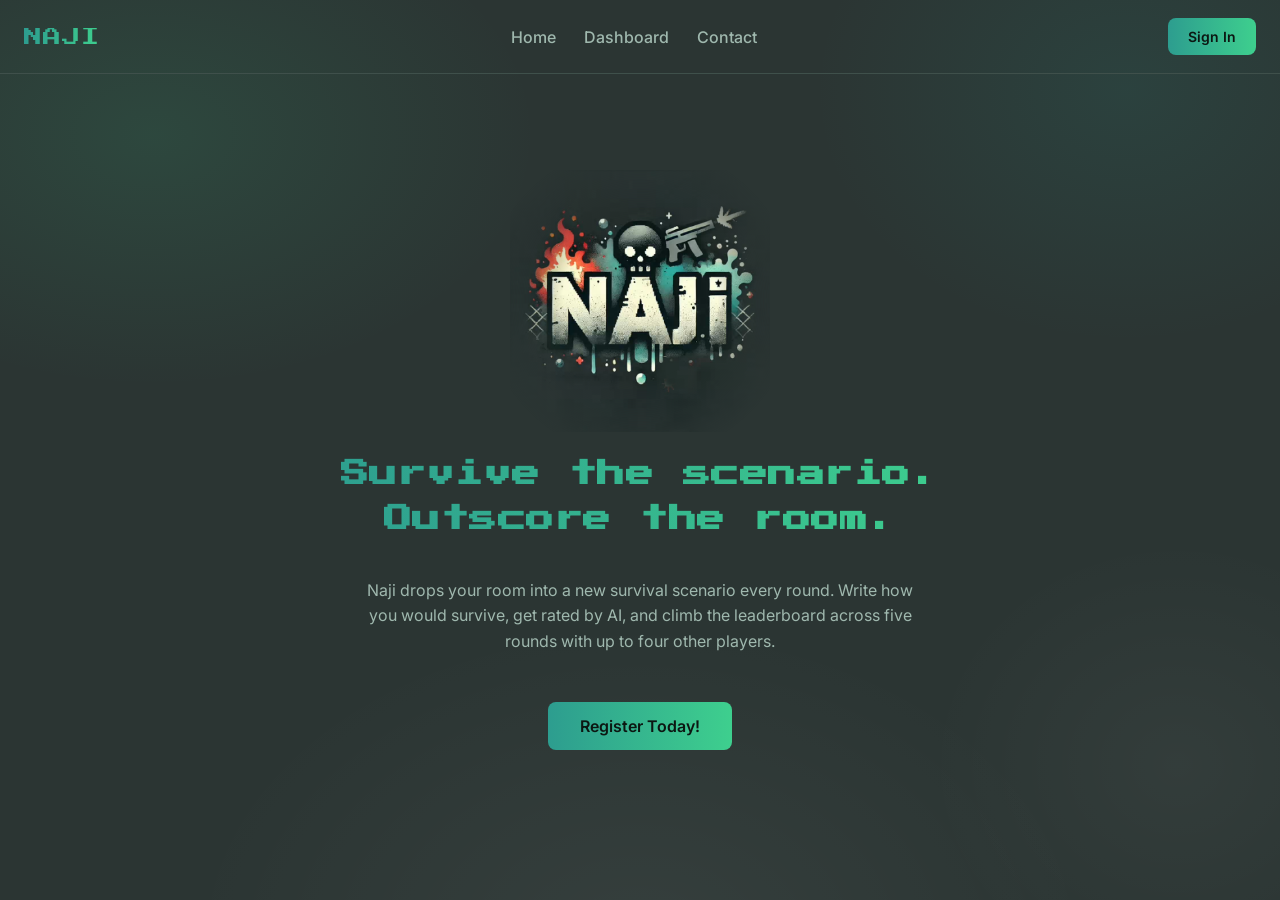
==== index.html @ 8f26a1f4 "Scaffold Naji frontend: theme, API client, landing page, and auth screen Implements FE-0 through FE-" ====
<!DOCTYPE html>
<html lang="en">
<head>
  <meta charset="UTF-8" />
  <meta name="viewport" content="width=device-width, initial-scale=1.0" />
  <title>Naji</title>
  <link rel="stylesheet" href="css/base.css" />
  <link rel="stylesheet" href="css/components.css" />
  <link rel="stylesheet" href="css/pages/home.css" />
</head>
<body>
  <div id="navbar-mount"></div>

  <main class="container">
    <section class="hero">
      <img class="hero__logo" src="assets/images/naji-logo.png" alt="Naji" />
      <h1 class="gradient-text">Survive the scenario. Outscore the room.</h1>
      <p class="text-muted hero__description">
        Naji drops your room into a new survival scenario every round. Write how you would survive,
        get rated by AI, and climb the leaderboard across five rounds with up to four other players.
      </p>
      <a class="btn btn-primary hero__cta" href="pages/login.html">Register Today!</a>
    </section>
  </main>

  <script src="js/utils/storage.js"></script>
  <script src="js/utils/dom.js"></script>
  <script src="js/api/client.js"></script>
  <script src="js/api/auth.js"></script>
  <script>
    Naji.dom.loadNavbar("#navbar-mount");
  </script>
</body>
</html>
---- css/base.css ----
@import url("https://fonts.googleapis.com/css2?family=Press+Start+2P&family=Inter:wght@400;500;600;700&display=swap");

:root {
  --color-bg: #2b3533;
  --color-bg-elevated: #313f3b;
  --color-card: #ffffff;

  --color-accent-start: #2d9d8f;
  --color-accent-end: #3ecf8e;
  --gradient-accent: linear-gradient(90deg, var(--color-accent-start), var(--color-accent-end));

  --color-text: #eaf5f0;
  --color-text-muted: #9fb8ae;
  --color-text-on-card: #16241f;

  --color-danger: #e0524d;
  --color-danger-bg: #3a2323;

  --color-border: #3f504b;
  --radius-card: 16px;
  --radius-control: 8px;

  --font-display: "Press Start 2P", cursive;
  --font-body: "Inter", system-ui, -apple-system, Segoe UI, sans-serif;
}

* {
  box-sizing: border-box;
}

html,
body {
  margin: 0;
  padding: 0;
}

body {
  background-color: var(--color-bg);
  background-image:
    radial-gradient(ellipse 640px 420px at 12% 15%, rgba(62, 207, 142, 0.12), transparent 60%),
    radial-gradient(ellipse 520px 420px at 88% 10%, rgba(45, 157, 143, 0.12), transparent 60%),
    radial-gradient(ellipse 700px 500px at 50% 105%, rgba(255, 255, 255, 0.05), transparent 65%),
    radial-gradient(ellipse 420px 380px at 92% 85%, rgba(255, 255, 255, 0.04), transparent 60%);
  color: var(--color-text);
  font-family: var(--font-body);
  min-height: 100vh;
}

h1,
h2,
h3,
.display {
  font-family: var(--font-display);
  line-height: 1.6;
  letter-spacing: 0.5px;
  margin: 0;
}

p {
  line-height: 1.6;
}

.text-muted {
  color: var(--color-text-muted);
}

a {
  color: inherit;
  text-decoration: none;
}

button,
input,
select,
textarea {
  font-family: var(--font-body);
}

.gradient-text {
  background: var(--gradient-accent);
  -webkit-background-clip: text;
  background-clip: text;
  color: transparent;
}

.card {
  background-color: var(--color-card);
  color: var(--color-text-on-card);
  border-radius: var(--radius-card);
  padding: 24px;
}

.btn {
  display: inline-flex;
  align-items: center;
  justify-content: center;
  border: none;
  border-radius: var(--radius-control);
  padding: 10px 20px;
  font-size: 14px;
  font-weight: 600;
  cursor: pointer;
  transition: opacity 0.15s ease, transform 0.05s ease;
}

.btn:active {
  transform: scale(0.98);
}

.btn:hover {
  opacity: 0.9;
}

.btn-primary {
  background: var(--gradient-accent);
  color: #0c1712;
}

.btn-danger {
  background-color: var(--color-danger);
  color: #ffffff;
}

.container {
  max-width: 1120px;
  margin: 0 auto;
  padding: 0 24px;
}
---- css/components.css ----
.navbar {
  display: flex;
  align-items: center;
  justify-content: space-between;
  padding: 18px 24px;
  border-bottom: 1px solid var(--color-border);
}

.navbar__logo {
  font-family: var(--font-display);
  font-size: 18px;
  letter-spacing: 1px;
}

.navbar__links {
  display: flex;
  align-items: center;
  gap: 28px;
  list-style: none;
  margin: 0;
  padding: 0;
}

.navbar__link {
  color: var(--color-text-muted);
  font-weight: 500;
  transition: color 0.15s ease;
}

.navbar__link:hover {
  color: var(--color-text);
}

.navbar__actions {
  display: flex;
  align-items: center;
  gap: 16px;
}
---- css/pages/home.css ----
.hero {
  display: flex;
  flex-direction: column;
  align-items: center;
  text-align: center;
  gap: 20px;
  max-width: 720px;
  margin: 0 auto;
  padding: 96px 24px;
}

.hero__logo {
  width: 260px;
  max-width: 75%;
  -webkit-mask-image: radial-gradient(circle, black 42%, transparent 85%);
  mask-image: radial-gradient(circle, black 42%, transparent 85%);
}

.hero h1 {
  font-size: 28px;
  line-height: 1.6;
}

.hero__description {
  font-size: 16px;
  max-width: 560px;
}

.hero__cta {
  margin-top: 12px;
  font-size: 16px;
  padding: 14px 32px;
}
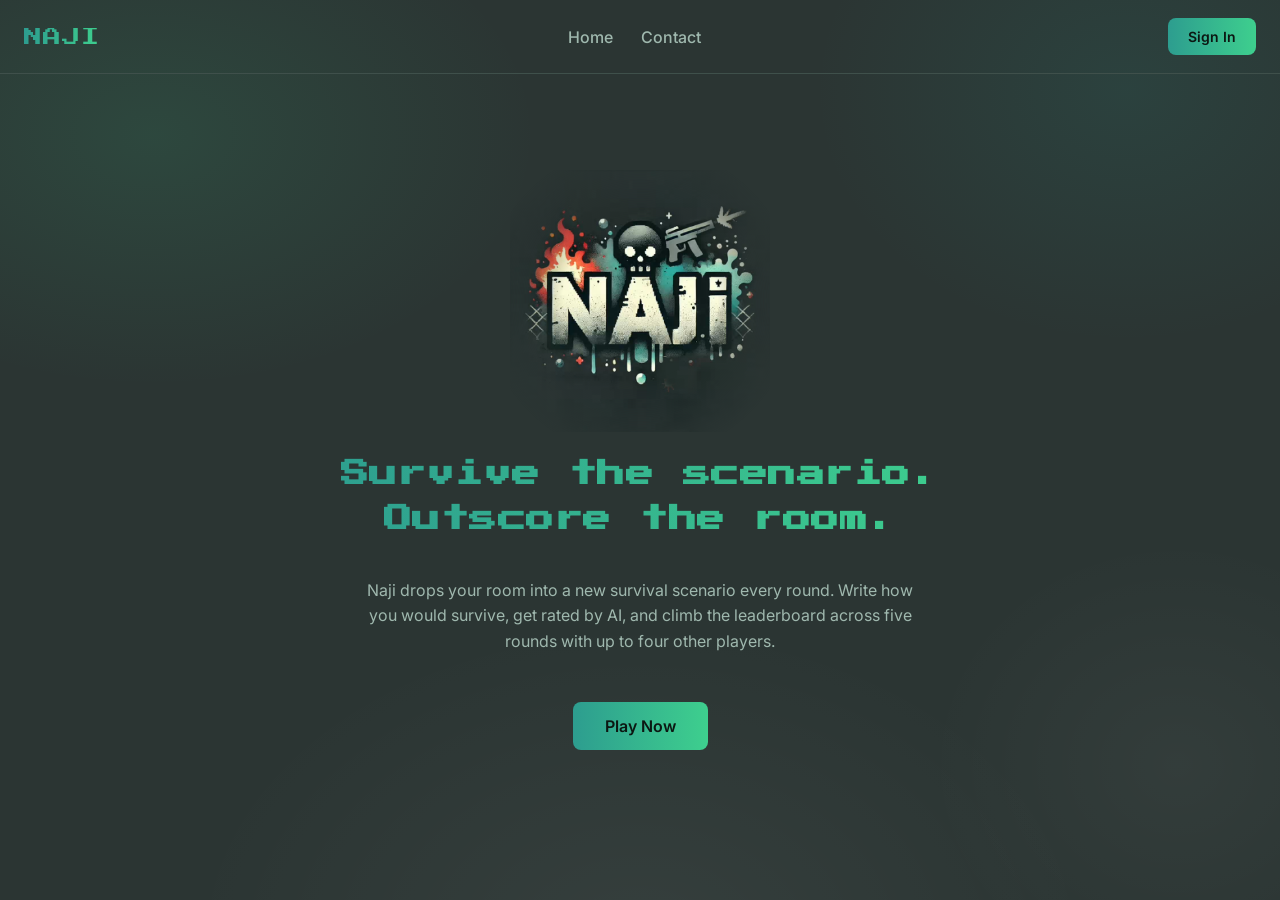
==== commit ca127db5: "Add guest mode, live room updates, game resume and two-step profile verification" ====
--- a/index.html
+++ b/index.html
@@ -4,9 +4,9 @@
   <meta charset="UTF-8" />
   <meta name="viewport" content="width=device-width, initial-scale=1.0" />
   <title>Naji</title>
-  <link rel="stylesheet" href="css/base.css" />
-  <link rel="stylesheet" href="css/components.css" />
-  <link rel="stylesheet" href="css/pages/home.css" />
+  <link rel="stylesheet" href="css/base.css?v=20260924b" />
+  <link rel="stylesheet" href="css/components.css?v=20260924b" />
+  <link rel="stylesheet" href="css/pages/home.css?v=20260924b" />
 </head>
 <body>
   <div id="navbar-mount"></div>
@@ -19,14 +19,14 @@
         Naji drops your room into a new survival scenario every round. Write how you would survive,
         get rated by AI, and climb the leaderboard across five rounds with up to four other players.
       </p>
-      <a class="btn btn-primary hero__cta" href="pages/login.html">Register Today!</a>
+      <a class="btn btn-primary hero__cta" href="pages/lobby.html">Play Now</a>
     </section>
   </main>
 
-  <script src="js/utils/storage.js"></script>
-  <script src="js/utils/dom.js"></script>
-  <script src="js/api/client.js"></script>
-  <script src="js/api/auth.js"></script>
+  <script src="js/utils/storage.js?v=20260924b"></script>
+  <script src="js/utils/dom.js?v=20260924b"></script>
+  <script src="js/api/client.js?v=20260924b"></script>
+  <script src="js/api/auth.js?v=20260924b"></script>
   <script>
     Naji.dom.loadNavbar("#navbar-mount");
   </script>
--- a/css/base.css
+++ b/css/base.css
@@ -64,6 +64,10 @@
   color: var(--color-text-muted);
 }
 
+.card .text-muted {
+  color: #5b6f67;
+}
+
 a {
   color: inherit;
   text-decoration: none;
@@ -111,6 +115,11 @@
   opacity: 0.9;
 }
 
+.btn:disabled {
+  opacity: 0.6;
+  cursor: not-allowed;
+}
+
 .btn-primary {
   background: var(--gradient-accent);
   color: #0c1712;
@@ -121,6 +130,18 @@
   color: #ffffff;
 }
 
+.btn-secondary {
+  background-color: transparent;
+  color: var(--color-text-on-card);
+  border: 1px solid #c8d4cf;
+}
+
+.btn-secondary-dark {
+  background-color: transparent;
+  color: var(--color-text);
+  border: 1px solid var(--color-border);
+}
+
 .container {
   max-width: 1120px;
   margin: 0 auto;
--- a/css/components.css
+++ b/css/components.css
@@ -36,3 +36,206 @@
   align-items: center;
   gap: 16px;
 }
+
+.form-field {
+  display: flex;
+  flex-direction: column;
+  gap: 6px;
+  font-size: 14px;
+  font-weight: 600;
+}
+
+.form-field input {
+  border: 1px solid #d7e0dc;
+  border-radius: var(--radius-control);
+  padding: 10px 12px;
+  font-size: 14px;
+  font-weight: 400;
+}
+
+.form-field input:focus {
+  outline: 2px solid var(--color-accent-end);
+  outline-offset: 1px;
+}
+
+.password-field {
+  display: flex;
+  flex-direction: column;
+  gap: 6px;
+}
+
+.password-field__control {
+  position: relative;
+  display: flex;
+}
+
+.password-field__control input {
+  flex: 1;
+  min-width: 0;
+  padding-right: 64px;
+}
+
+.password-field__toggle {
+  position: absolute;
+  top: 50%;
+  right: 6px;
+  transform: translateY(-50%);
+  border: none;
+  background: none;
+  padding: 6px 8px;
+  border-radius: 6px;
+  font-size: 12px;
+  font-weight: 600;
+  color: #2d7d70;
+  cursor: pointer;
+}
+
+.password-field__toggle:hover {
+  background-color: #eef4f1;
+}
+
+.password-field__caps {
+  margin: 0;
+  font-size: 12px;
+  font-weight: 500;
+  color: var(--color-danger);
+}
+
+.password-field__match {
+  margin: 0;
+  font-size: 12px;
+  font-weight: 500;
+  color: #23805f;
+}
+
+.password-rules {
+  list-style: none;
+  margin: 0;
+  padding: 0;
+  display: grid;
+  gap: 2px;
+  font-size: 12px;
+  font-weight: 500;
+  color: #6b7d75;
+}
+
+.password-rules__item--met {
+  color: #23805f;
+}
+
+.form-error {
+  color: var(--color-danger);
+  font-size: 13px;
+  margin: 0;
+}
+
+.form-success {
+  color: var(--color-accent-start);
+  font-size: 13px;
+  margin: 0;
+}
+
+.toast-container {
+  position: fixed;
+  top: 16px;
+  right: 16px;
+  z-index: 100;
+  display: flex;
+  flex-direction: column;
+  gap: 10px;
+  width: min(360px, calc(100vw - 32px));
+}
+
+.toast {
+  padding: 12px 14px;
+  border-radius: var(--radius-control);
+  background-color: #2f4a42;
+  color: #ffffff;
+  font-size: 14px;
+  line-height: 1.4;
+  box-shadow: 0 8px 24px rgba(0, 0, 0, 0.35);
+  cursor: pointer;
+  animation: toast-in 0.25s ease;
+}
+
+.toast--error {
+  background-color: var(--color-danger);
+}
+
+.toast--success {
+  background-color: #23805f;
+}
+
+.toast--leaving {
+  opacity: 0;
+  transform: translateX(12px);
+  transition: opacity 0.25s ease, transform 0.25s ease;
+}
+
+@keyframes toast-in {
+  from {
+    opacity: 0;
+    transform: translateY(-8px);
+  }
+}
+
+.btn.is-loading::before {
+  content: "";
+  width: 14px;
+  height: 14px;
+  margin-right: 8px;
+  border: 2px solid currentColor;
+  border-right-color: transparent;
+  border-radius: 50%;
+  animation: btn-spin 0.7s linear infinite;
+}
+
+@keyframes btn-spin {
+  to {
+    transform: rotate(360deg);
+  }
+}
+
+.state-card {
+  max-width: 440px;
+  margin: 64px auto;
+  display: flex;
+  flex-direction: column;
+  align-items: center;
+  gap: 12px;
+  text-align: center;
+}
+
+.state-card p {
+  margin: 0;
+  color: #5b6f67;
+}
+
+.state-card__actions {
+  display: flex;
+  flex-wrap: wrap;
+  justify-content: center;
+  gap: 10px;
+  margin-top: 8px;
+}
+
+@media (max-width: 720px) {
+  .navbar {
+    flex-wrap: wrap;
+    row-gap: 12px;
+    padding: 14px 16px;
+  }
+
+  .navbar__links {
+    order: 3;
+    width: 100%;
+    flex-wrap: wrap;
+    justify-content: center;
+    gap: 8px 18px;
+  }
+}
+
+.password-field input:disabled {
+  background-color: #f1f4f3;
+  cursor: not-allowed;
+}
--- a/css/pages/home.css
+++ b/css/pages/home.css
@@ -31,3 +31,13 @@
   font-size: 16px;
   padding: 14px 32px;
 }
+
+@media (max-width: 600px) {
+  .hero {
+    padding: 48px 16px;
+  }
+
+  .hero h1 {
+    font-size: 18px;
+  }
+}
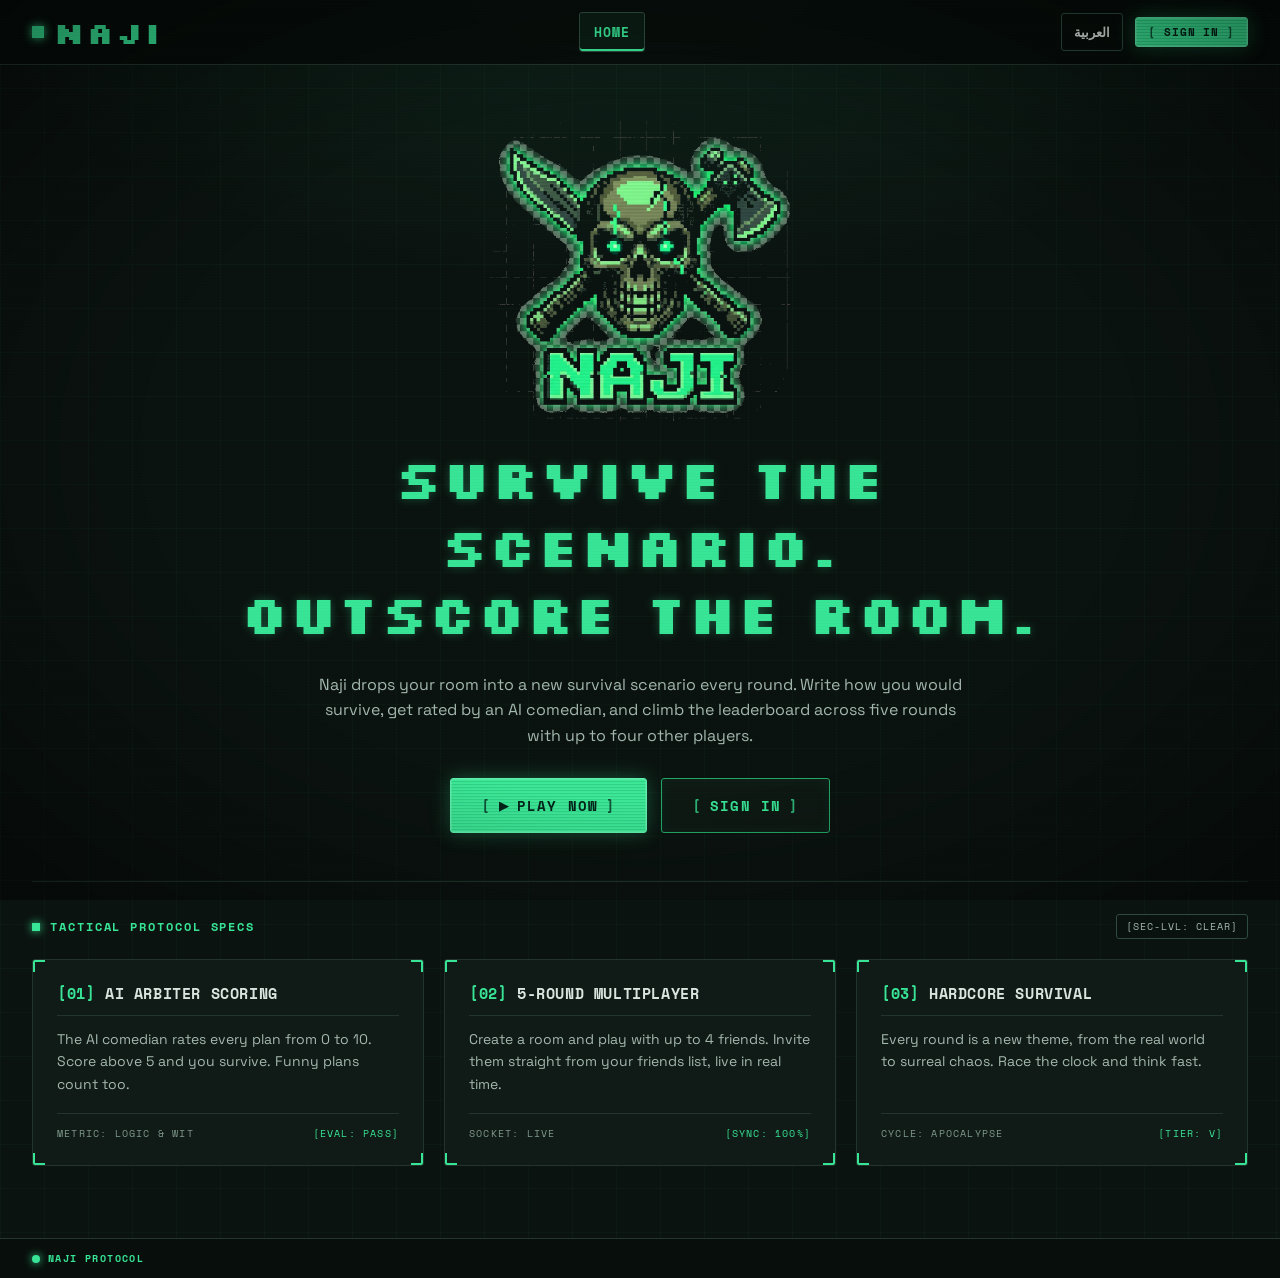
==== commit 21cc247a: "Redesign UI theme and add Arabic support" ====
--- a/index.html
+++ b/index.html
@@ -4,9 +4,12 @@
   <meta charset="UTF-8" />
   <meta name="viewport" content="width=device-width, initial-scale=1.0" />
   <title>Naji</title>
-  <link rel="stylesheet" href="css/base.css?v=20260924b" />
-  <link rel="stylesheet" href="css/components.css?v=20260924b" />
-  <link rel="stylesheet" href="css/pages/home.css?v=20260924b" />
+  <link rel="stylesheet" href="css/base.css?v=20260925i" />
+  <link rel="stylesheet" href="css/components.css?v=20260925i" />
+  <link rel="stylesheet" href="css/pages/home.css?v=20260925i" />
+  <link rel="stylesheet" href="css/rtl.css?v=20260925i" />
+  <script src="js/i18n/i18n.js?v=20260925i"></script>
+  <script src="js/i18n/ar.js?v=20260925i"></script>
 </head>
 <body>
   <div id="navbar-mount"></div>
@@ -14,19 +17,49 @@
   <main class="container">
     <section class="hero">
       <img class="hero__logo" src="assets/images/naji-logo.png" alt="Naji" />
-      <h1 class="gradient-text">Survive the scenario. Outscore the room.</h1>
-      <p class="text-muted hero__description">
+      <h1 class="hero__title">Survive the scenario.<br />Outscore the room.</h1>
+      <p class="hero__description">
         Naji drops your room into a new survival scenario every round. Write how you would survive,
-        get rated by AI, and climb the leaderboard across five rounds with up to four other players.
+        get rated by an AI comedian, and climb the leaderboard across five rounds with up to four other players.
       </p>
-      <a class="btn btn-primary hero__cta" href="pages/lobby.html">Play Now</a>
+      <div class="hero__actions">
+        <a class="btn btn-primary btn-lg" href="pages/lobby.html"><span class="hero__play">&#9654;</span> Play Now</a>
+        <a class="btn btn-secondary btn-lg" href="pages/login.html">Sign In</a>
+      </div>
+    </section>
+
+    <section class="specs">
+      <div class="specs__head">
+        <h2 class="panel__title">Tactical protocol specs</h2>
+        <span class="tag">[sec-lvl: clear]</span>
+      </div>
+      <div class="specs__grid">
+        <article class="panel spec">
+          <h3 class="spec__title"><span>[01]</span> AI arbiter scoring</h3>
+          <p>The AI comedian rates every plan from 0 to 10. Score above 5 and you survive. Funny plans count too.</p>
+          <div class="panel__foot"><span>Metric: logic &amp; wit</span><span class="on">[eval: pass]</span></div>
+        </article>
+        <article class="panel spec">
+          <h3 class="spec__title"><span>[02]</span> 5-round multiplayer</h3>
+          <p>Create a room and play with up to 4 friends. Invite them straight from your friends list, live in real time.</p>
+          <div class="panel__foot"><span>Socket: live</span><span class="on">[sync: 100%]</span></div>
+        </article>
+        <article class="panel spec">
+          <h3 class="spec__title"><span>[03]</span> Hardcore survival</h3>
+          <p>Every round is a new theme, from the real world to surreal chaos. Race the clock and think fast.</p>
+          <div class="panel__foot"><span>Cycle: apocalypse</span><span class="on">[tier: v]</span></div>
+        </article>
+      </div>
     </section>
   </main>
 
-  <script src="js/utils/storage.js?v=20260924b"></script>
-  <script src="js/utils/dom.js?v=20260924b"></script>
-  <script src="js/api/client.js?v=20260924b"></script>
-  <script src="js/api/auth.js?v=20260924b"></script>
+  <script src="js/utils/storage.js?v=20260925i"></script>
+  <script src="js/utils/dom.js?v=20260925i"></script>
+  <script src="js/api/client.js?v=20260925i"></script>
+  <script src="js/utils/toast.js?v=20260925i"></script>
+  <script src="js/api/invite.js?v=20260925i"></script>
+  <script src="js/utils/invites.js?v=20260925i"></script>
+  <script src="js/api/auth.js?v=20260925i"></script>
   <script>
     Naji.dom.loadNavbar("#navbar-mount");
   </script>
--- a/css/base.css
+++ b/css/base.css
@@ -1,27 +1,45 @@
-@import url("https://fonts.googleapis.com/css2?family=Press+Start+2P&family=Inter:wght@400;500;600;700&display=swap");
+@import url("https://fonts.googleapis.com/css2?family=Silkscreen:wght@400;700&family=Space+Mono:wght@400;700&family=Space+Grotesk:wght@400;500;600;700&display=swap");
 
 :root {
-  --color-bg: #2b3533;
-  --color-bg-elevated: #313f3b;
-  --color-card: #ffffff;
-
-  --color-accent-start: #2d9d8f;
-  --color-accent-end: #3ecf8e;
-  --gradient-accent: linear-gradient(90deg, var(--color-accent-start), var(--color-accent-end));
-
-  --color-text: #eaf5f0;
-  --color-text-muted: #9fb8ae;
-  --color-text-on-card: #16241f;
-
-  --color-danger: #e0524d;
-  --color-danger-bg: #3a2323;
-
-  --color-border: #3f504b;
-  --radius-card: 16px;
-  --radius-control: 8px;
-
-  --font-display: "Press Start 2P", cursive;
-  --font-body: "Inter", system-ui, -apple-system, Segoe UI, sans-serif;
+  --bg: #0b1310;
+  --bg-2: #131c19;
+  --panel: #101a16;
+  --panel-2: #16211c;
+  --input-bg: #0a120f;
+
+  --line: #23342d;
+  --line-2: #2f4a3f;
+
+  --accent: #38e596;
+  --accent-2: #22c55e;
+  --accent-dim: #22a765;
+  --accent-tint: #7dffb8;
+  --accent-glow: rgba(56, 229, 150, 0.3);
+
+  --text: #dbe5df;
+  --text-dim: #a3b8ae;
+  --text-faint: #7f9a8d;
+
+  --danger: #f43f5e;
+  --danger-dim: #9c2a3d;
+  --danger-bg: #1f0c11;
+  --warn: #f0a030;
+  --warn-bg: #1c1406;
+
+  --radius: 3px;
+
+  --font-pixel: "Silkscreen", "Space Mono", monospace;
+  --font-display: "Space Mono", "Consolas", monospace;
+  --font-mono: "Space Mono", "Consolas", monospace;
+  --font-body: "Space Grotesk", system-ui, -apple-system, "Segoe UI", sans-serif;
+
+  --color-text: var(--text);
+  --color-text-muted: var(--text-dim);
+  --color-danger: var(--danger);
+  --color-accent-end: var(--accent);
+  --gradient-accent: linear-gradient(90deg, var(--accent-2), var(--accent));
+
+  --prompt-icon: url("data:image/svg+xml;utf8,<svg xmlns='http://www.w3.org/2000/svg' width='16' height='16'><text x='2' y='13' font-family='monospace' font-weight='700' font-size='14' fill='%2322a765'>&gt;</text></svg>");
 }
 
 * {
@@ -35,37 +53,56 @@
 }
 
 body {
-  background-color: var(--color-bg);
+  min-height: 100vh;
+  display: flex;
+  flex-direction: column;
+  background-color: var(--bg);
   background-image:
-    radial-gradient(ellipse 640px 420px at 12% 15%, rgba(62, 207, 142, 0.12), transparent 60%),
-    radial-gradient(ellipse 520px 420px at 88% 10%, rgba(45, 157, 143, 0.12), transparent 60%),
-    radial-gradient(ellipse 700px 500px at 50% 105%, rgba(255, 255, 255, 0.05), transparent 65%),
-    radial-gradient(ellipse 420px 380px at 92% 85%, rgba(255, 255, 255, 0.04), transparent 60%);
-  color: var(--color-text);
+    radial-gradient(ellipse 1000px 520px at 50% -6%, rgba(56, 229, 150, 0.09), transparent 70%),
+    linear-gradient(rgba(56, 229, 150, 0.03) 1px, transparent 1px),
+    linear-gradient(90deg, rgba(56, 229, 150, 0.03) 1px, transparent 1px);
+  background-size: auto, 44px 44px, 44px 44px;
+  color: var(--text);
   font-family: var(--font-body);
-  min-height: 100vh;
+  font-size: 15px;
+}
+
+body::before {
+  content: "";
+  position: fixed;
+  inset: 0;
+  z-index: 400;
+  pointer-events: none;
+  background: repeating-linear-gradient(to bottom, rgba(0, 0, 0, 0) 0, rgba(0, 0, 0, 0) 2px, rgba(0, 0, 0, 0.18) 3px);
+  opacity: 0.18;
+}
+
+body::after {
+  content: "";
+  position: fixed;
+  inset: 0;
+  z-index: 399;
+  pointer-events: none;
+  background: radial-gradient(ellipse at center, transparent 55%, rgba(0, 0, 0, 0.45) 100%);
+}
+
+main {
+  flex: 1 0 auto;
+  width: 100%;
 }
 
 h1,
 h2,
-h3,
-.display {
+h3 {
+  margin: 0;
   font-family: var(--font-display);
-  line-height: 1.6;
-  letter-spacing: 0.5px;
-  margin: 0;
+  font-weight: 700;
+  line-height: 1.25;
+  letter-spacing: 0.04em;
 }
 
 p {
   line-height: 1.6;
-}
-
-.text-muted {
-  color: var(--color-text-muted);
-}
-
-.card .text-muted {
-  color: #5b6f67;
 }
 
 a {
@@ -77,73 +114,452 @@
 input,
 select,
 textarea {
-  font-family: var(--font-body);
+  font-family: var(--font-mono);
+}
+
+::selection {
+  background: var(--accent);
+  color: #06281a;
+}
+
+.container {
+  max-width: 1280px;
+  margin: 0 auto;
+  padding: 0 32px;
+}
+
+.text-muted {
+  color: var(--text-dim);
 }
 
 .gradient-text {
-  background: var(--gradient-accent);
-  -webkit-background-clip: text;
-  background-clip: text;
-  color: transparent;
-}
-
+  color: var(--accent);
+  text-shadow: 0 0 18px var(--accent-glow);
+}
+
+.mono {
+  font-family: var(--font-mono);
+}
+
+.kicker {
+  display: inline-flex;
+  align-items: center;
+  gap: 8px;
+  padding: 6px 12px;
+  border: 1px solid var(--line-2);
+  border-radius: var(--radius);
+  background: rgba(10, 18, 15, 0.9);
+  color: var(--accent);
+  font-family: var(--font-mono);
+  font-size: 11px;
+  font-weight: 700;
+  letter-spacing: 0.16em;
+  text-transform: uppercase;
+}
+
+.kicker::before {
+  content: "";
+  width: 7px;
+  height: 7px;
+  background: var(--accent);
+  box-shadow: 0 0 8px var(--accent);
+}
+
+.page-title {
+  font-family: var(--font-pixel);
+  font-size: clamp(24px, 4.2vw, 44px);
+  font-weight: 700;
+  color: var(--accent);
+  text-shadow: 0 0 10px var(--accent-glow);
+  letter-spacing: 0.04em;
+  line-height: 1.3;
+  overflow-wrap: anywhere;
+}
+
+.page-sub {
+  margin: 0;
+  color: var(--text-dim);
+  font-family: var(--font-mono);
+  font-size: 12px;
+  letter-spacing: 0.14em;
+  text-transform: uppercase;
+}
+
+.panel,
 .card {
-  background-color: var(--color-card);
-  color: var(--color-text-on-card);
-  border-radius: var(--radius-card);
+  --corner: var(--accent);
+  position: relative;
   padding: 24px;
+  border: 1px solid var(--line);
+  border-radius: var(--radius);
+  color: var(--text);
+  background:
+    linear-gradient(var(--corner), var(--corner)) 0 0 / 12px 2px no-repeat,
+    linear-gradient(var(--corner), var(--corner)) 0 0 / 2px 12px no-repeat,
+    linear-gradient(var(--corner), var(--corner)) 100% 0 / 12px 2px no-repeat,
+    linear-gradient(var(--corner), var(--corner)) 100% 0 / 2px 12px no-repeat,
+    linear-gradient(var(--corner), var(--corner)) 0 100% / 12px 2px no-repeat,
+    linear-gradient(var(--corner), var(--corner)) 0 100% / 2px 12px no-repeat,
+    linear-gradient(var(--corner), var(--corner)) 100% 100% / 12px 2px no-repeat,
+    linear-gradient(var(--corner), var(--corner)) 100% 100% / 2px 12px no-repeat,
+    var(--panel);
+}
+
+.panel--glow {
+  box-shadow: 0 0 40px rgba(56, 229, 150, 0.14);
+}
+
+.card .text-muted,
+.panel .text-muted {
+  color: var(--text-dim);
+}
+
+.panel__head {
+  display: flex;
+  align-items: center;
+  justify-content: space-between;
+  gap: 12px;
+  margin: -8px 0 18px;
+  padding-bottom: 12px;
+  border-bottom: 1px solid var(--line);
+}
+
+.panel__title {
+  display: flex;
+  align-items: center;
+  gap: 10px;
+  margin: 0;
+  color: var(--accent);
+  font-family: var(--font-mono);
+  font-size: 12px;
+  font-weight: 700;
+  letter-spacing: 0.16em;
+  text-transform: uppercase;
+}
+
+.panel__title::before {
+  content: "";
+  flex: 0 0 auto;
+  width: 8px;
+  height: 8px;
+  background: var(--accent);
+  box-shadow: 0 0 8px var(--accent);
+}
+
+.panel__foot {
+  display: flex;
+  justify-content: space-between;
+  gap: 12px;
+  margin-top: 18px;
+  padding-top: 12px;
+  border-top: 1px solid var(--line);
+  color: var(--text-faint);
+  font-family: var(--font-mono);
+  font-size: 10px;
+  letter-spacing: 0.12em;
+  text-transform: uppercase;
+}
+
+.panel__foot .on {
+  color: var(--accent);
+}
+
+.tag {
+  display: inline-flex;
+  align-items: center;
+  gap: 6px;
+  padding: 4px 9px;
+  border: 1px solid var(--line-2);
+  border-radius: var(--radius);
+  background: var(--input-bg);
+  color: var(--text-dim);
+  font-family: var(--font-mono);
+  font-size: 10px;
+  letter-spacing: 0.1em;
+  text-transform: uppercase;
+  white-space: nowrap;
+}
+
+.tag--accent {
+  border-color: var(--accent-dim);
+  color: var(--accent);
+}
+
+.tag--danger {
+  border-color: var(--danger-dim);
+  color: var(--danger);
+}
+
+.tag--warn {
+  border-color: #7a5514;
+  color: var(--warn);
+}
+
+.dot {
+  display: inline-block;
+  width: 8px;
+  height: 8px;
+  border-radius: 50%;
+  background: var(--accent);
+  box-shadow: 0 0 8px var(--accent);
+}
+
+.dot--danger {
+  background: var(--danger);
+  box-shadow: 0 0 8px var(--danger);
+}
+
+.dot--warn {
+  background: var(--warn);
+  box-shadow: 0 0 8px var(--warn);
 }
 
 .btn {
   display: inline-flex;
   align-items: center;
   justify-content: center;
-  border: none;
-  border-radius: var(--radius-control);
-  padding: 10px 20px;
+  gap: 8px;
+  padding: 11px 20px;
+  border: 1px solid var(--line-2);
+  border-radius: var(--radius);
+  background: rgba(10, 18, 15, 0.7);
+  color: var(--accent);
+  font-family: var(--font-mono);
+  font-size: 13px;
+  font-weight: 700;
+  letter-spacing: 0.08em;
+  text-transform: uppercase;
+  cursor: pointer;
+  transition: background 0.15s ease, box-shadow 0.15s ease, color 0.15s ease, border-color 0.15s ease;
+}
+
+.btn:not(.btn-plain)::before {
+  content: "[";
+  opacity: 0.75;
+}
+
+.btn:not(.btn-plain)::after {
+  content: "]";
+  opacity: 0.75;
+}
+
+.btn:hover {
+  border-color: var(--accent);
+  box-shadow: 0 0 16px rgba(56, 229, 150, 0.22);
+}
+
+.btn:active {
+  transform: translateY(1px);
+}
+
+.btn:disabled {
+  opacity: 0.45;
+  cursor: not-allowed;
+  box-shadow: none;
+}
+
+.btn-primary {
+  border-color: #5df0ac;
+  color: #04241a;
+  background: repeating-linear-gradient(to bottom, #3ee897 0, #3ee897 2px, #30d288 2px, #30d288 3px);
+  box-shadow: 0 0 20px rgba(56, 229, 150, 0.3), inset 0 0 0 1px rgba(255, 255, 255, 0.12);
+}
+
+.btn-primary:hover {
+  background: repeating-linear-gradient(to bottom, #62f7b0 0, #62f7b0 2px, #48e39b 2px, #48e39b 3px);
+  border-color: #a4ffcf;
+  box-shadow: 0 0 30px rgba(56, 229, 150, 0.5), inset 0 0 0 1px rgba(255, 255, 255, 0.2);
+}
+
+.btn-secondary {
+  border-color: var(--accent-dim);
+  color: var(--accent);
+  background: rgba(16, 26, 22, 0.85);
+  box-shadow: inset 0 0 14px rgba(56, 229, 150, 0.06);
+}
+
+.btn-ghost {
+  border-color: var(--line);
+  color: var(--text-dim);
+  background: rgba(16, 26, 22, 0.6);
+}
+
+.btn-ghost:hover {
+  color: var(--accent);
+}
+
+.btn-danger {
+  border-color: #ff7a8c;
+  color: #fff;
+  background: repeating-linear-gradient(to bottom, #d63450 0, #d63450 2px, #c42c47 2px, #c42c47 3px);
+  box-shadow: 0 0 20px rgba(244, 63, 94, 0.3), inset 0 0 0 1px rgba(255, 255, 255, 0.1);
+}
+
+.btn-danger:hover {
+  border-color: #ffb0bb;
+  box-shadow: 0 0 30px rgba(244, 63, 94, 0.5);
+}
+
+.btn-danger-outline {
+  border-color: var(--danger-dim);
+  color: #ff7a8c;
+  background: var(--danger-bg);
+}
+
+.btn-danger-outline:hover {
+  border-color: var(--danger);
+  box-shadow: 0 0 16px rgba(244, 63, 94, 0.28);
+}
+
+.btn-secondary-dark {
+  border-color: var(--line-2);
+  color: var(--text-dim);
+  background: var(--panel);
+}
+
+.btn-block {
+  width: 100%;
+}
+
+.btn-sm {
+  padding: 6px 12px;
+  font-size: 11px;
+}
+
+.btn-lg {
+  padding: 16px 30px;
   font-size: 14px;
-  font-weight: 600;
-  cursor: pointer;
-  transition: opacity 0.15s ease, transform 0.05s ease;
-}
-
-.btn:active {
-  transform: scale(0.98);
-}
-
-.btn:hover {
-  opacity: 0.9;
-}
-
-.btn:disabled {
-  opacity: 0.6;
+}
+
+.form-field {
+  display: flex;
+  flex-direction: column;
+  gap: 8px;
+  color: var(--accent);
+  font-family: var(--font-mono);
+  font-size: 11px;
+  font-weight: 700;
+  letter-spacing: 0.14em;
+  text-transform: uppercase;
+}
+
+.form-field > span:first-child {
+  display: flex;
+  align-items: center;
+  justify-content: space-between;
+  gap: 8px;
+}
+
+.form-field input,
+.form-field textarea,
+.field-input {
+  width: 100%;
+  padding: 12px 14px;
+  border: 1px solid var(--line-2);
+  border-radius: var(--radius);
+  background: var(--input-bg);
+  color: var(--text);
+  font-family: var(--font-mono);
+  font-size: 14px;
+  font-weight: 400;
+  letter-spacing: 0.03em;
+  text-transform: none;
+  outline: none;
+  transition: border-color 0.15s ease, box-shadow 0.15s ease;
+}
+
+.form-field input {
+  padding-left: 34px;
+  background-image: var(--prompt-icon);
+  background-repeat: no-repeat;
+  background-position: 13px center;
+}
+
+.form-field input::placeholder,
+.form-field textarea::placeholder {
+  color: var(--text-faint);
+}
+
+.form-field input:focus,
+.form-field textarea:focus,
+.field-input:focus {
+  border-color: var(--accent);
+  box-shadow: 0 0 0 1px var(--accent), 0 0 18px rgba(56, 229, 150, 0.2);
+}
+
+.form-field input:disabled {
+  opacity: 0.5;
   cursor: not-allowed;
 }
 
-.btn-primary {
-  background: var(--gradient-accent);
-  color: #0c1712;
-}
-
-.btn-danger {
-  background-color: var(--color-danger);
-  color: #ffffff;
-}
-
-.btn-secondary {
-  background-color: transparent;
-  color: var(--color-text-on-card);
-  border: 1px solid #c8d4cf;
-}
-
-.btn-secondary-dark {
-  background-color: transparent;
-  color: var(--color-text);
-  border: 1px solid var(--color-border);
-}
-
-.container {
-  max-width: 1120px;
-  margin: 0 auto;
-  padding: 0 24px;
-}
+.form-hint {
+  margin: 0;
+  color: var(--text-faint);
+  font-family: var(--font-mono);
+  font-size: 11px;
+  font-weight: 400;
+  letter-spacing: 0.04em;
+  text-transform: none;
+}
+
+.form-error {
+  margin: 0;
+  color: var(--danger);
+  font-family: var(--font-mono);
+  font-size: 12px;
+}
+
+.form-success {
+  margin: 0;
+  color: var(--accent);
+  font-family: var(--font-mono);
+  font-size: 12px;
+}
+
+.notice {
+  display: flex;
+  gap: 12px;
+  padding: 12px 14px;
+  border: 1px solid #7a5514;
+  border-radius: var(--radius);
+  background: var(--warn-bg);
+  color: #e8c98a;
+  font-family: var(--font-mono);
+  font-size: 12px;
+  line-height: 1.6;
+}
+
+.notice::before {
+  content: "!";
+  flex: 0 0 auto;
+  width: 20px;
+  height: 20px;
+  display: grid;
+  place-items: center;
+  border: 1px solid var(--warn);
+  color: var(--warn);
+  font-weight: 700;
+  font-size: 12px;
+}
+
+.notice--danger {
+  border-color: var(--danger-dim);
+  background: var(--danger-bg);
+  color: #f0b4b8;
+}
+
+.notice--danger::before {
+  border-color: var(--danger);
+  color: var(--danger);
+}
+
+@media (max-width: 720px) {
+  .container {
+    padding: 0 16px;
+  }
+
+  .panel,
+  .card {
+    padding: 18px;
+  }
+}
--- a/css/components.css
+++ b/css/components.css
@@ -1,67 +1,178 @@
 .navbar {
+  position: sticky;
+  top: 0;
+  z-index: 60;
+  display: grid;
+  grid-template-columns: auto 1fr auto;
+  align-items: center;
+  gap: 24px;
+  padding: 12px 32px;
+  border-bottom: 1px solid var(--line);
+  background: rgba(8, 14, 11, 0.94);
+  backdrop-filter: blur(6px);
+}
+
+.navbar__brand {
+  display: flex;
+  align-items: center;
+  gap: 14px;
+  min-width: 0;
+}
+
+.navbar__logo {
+  display: flex;
+  align-items: center;
+  gap: 10px;
+  font-family: var(--font-pixel);
+  font-size: 30px;
+  font-weight: 700;
+  letter-spacing: 0.1em;
+  text-shadow: none;
+}
+
+.navbar__logo::before {
+  content: "";
+  width: 12px;
+  height: 12px;
+  background: var(--accent);
+  box-shadow: 0 0 10px var(--accent);
+}
+
+.navbar__sys {
+  padding-left: 14px;
+  border-left: 1px solid var(--line-2);
+  color: var(--text-faint);
+  font-family: var(--font-mono);
+  font-size: 10px;
+  letter-spacing: 0.14em;
+  line-height: 1.5;
+  text-transform: uppercase;
+  white-space: nowrap;
+}
+
+.navbar__sys b {
+  color: var(--accent);
+  font-weight: 700;
+}
+
+.navbar__links {
+  display: flex;
+  align-items: center;
+  justify-content: center;
+  gap: 4px;
+  list-style: none;
+  margin: 0;
+  padding: 0;
+}
+
+.navbar__link {
+  display: block;
+  padding: 9px 14px;
+  border: 1px solid transparent;
+  border-radius: var(--radius);
+  color: var(--text);
+  font-family: var(--font-mono);
+  font-size: 13px;
+  font-weight: 700;
+  letter-spacing: 0.08em;
+  text-transform: uppercase;
+  transition: color 0.15s ease, border-color 0.15s ease;
+}
+
+.navbar__link:hover {
+  color: var(--accent);
+}
+
+.navbar__link.is-active {
+  color: var(--accent);
+  border-color: var(--line-2);
+  background: rgba(56, 229, 150, 0.07);
+  box-shadow: inset 0 -2px 0 var(--accent);
+}
+
+@media (min-width: 1500px) {
+  .navbar {
+    grid-template-columns: 1fr auto 1fr;
+  }
+}
+
+.navbar__actions {
+  flex-shrink: 0;
+  display: flex;
+  align-items: center;
+  justify-content: flex-end;
+  gap: 12px;
+}
+
+.lang-toggle {
+  padding: 8px 12px;
+  border: 1px solid var(--line-2);
+  border-radius: var(--radius);
+  background: transparent;
+  color: var(--text);
+  font-family: var(--font-mono);
+  font-size: 13px;
+  font-weight: 700;
+  cursor: pointer;
+}
+
+.lang-toggle:hover {
+  border-color: var(--accent);
+  color: var(--accent);
+}
+
+.navbar__user {
+  display: flex;
+  align-items: center;
+  gap: 8px;
+  padding: 7px 12px;
+  border: 1px solid var(--line-2);
+  border-radius: var(--radius);
+  background: var(--input-bg);
+  color: var(--text);
+  font-family: var(--font-mono);
+  font-size: 12px;
+  font-weight: 700;
+  letter-spacing: 0.04em;
+  max-width: 200px;
+  overflow: hidden;
+  text-overflow: ellipsis;
+  white-space: nowrap;
+}
+
+.site-footer {
+  flex-shrink: 0;
   display: flex;
   align-items: center;
   justify-content: space-between;
-  padding: 18px 24px;
-  border-bottom: 1px solid var(--color-border);
-}
-
-.navbar__logo {
-  font-family: var(--font-display);
-  font-size: 18px;
-  letter-spacing: 1px;
-}
-
-.navbar__links {
-  display: flex;
-  align-items: center;
-  gap: 28px;
-  list-style: none;
-  margin: 0;
-  padding: 0;
-}
-
-.navbar__link {
-  color: var(--color-text-muted);
-  font-weight: 500;
-  transition: color 0.15s ease;
-}
-
-.navbar__link:hover {
-  color: var(--color-text);
-}
-
-.navbar__actions {
-  display: flex;
-  align-items: center;
   gap: 16px;
-}
-
-.form-field {
+  flex-wrap: wrap;
+  padding: 12px 32px;
+  border-top: 1px solid var(--line);
+  background: rgba(8, 14, 11, 0.94);
+  color: var(--text-faint);
+  font-family: var(--font-mono);
+  font-size: 10px;
+  letter-spacing: 0.14em;
+  text-transform: uppercase;
+}
+
+.site-footer b {
+  color: var(--accent);
+  font-weight: 700;
+}
+
+.site-footer__status,
+.site-footer__state {
+  display: inline-flex;
+  align-items: center;
+  gap: 8px;
+}
+
+.password-field {
   display: flex;
   flex-direction: column;
-  gap: 6px;
-  font-size: 14px;
-  font-weight: 600;
-}
-
-.form-field input {
-  border: 1px solid #d7e0dc;
-  border-radius: var(--radius-control);
-  padding: 10px 12px;
-  font-size: 14px;
-  font-weight: 400;
-}
-
-.form-field input:focus {
-  outline: 2px solid var(--color-accent-end);
-  outline-offset: 1px;
-}
-
-.password-field {
-  display: flex;
-  flex-direction: column;
-  gap: 6px;
+  gap: 8px;
 }
 
 .password-field__control {
@@ -72,40 +183,55 @@
 .password-field__control input {
   flex: 1;
   min-width: 0;
-  padding-right: 64px;
+  padding-right: 76px;
 }
 
 .password-field__toggle {
   position: absolute;
   top: 50%;
-  right: 6px;
+  right: 8px;
   transform: translateY(-50%);
-  border: none;
-  background: none;
-  padding: 6px 8px;
-  border-radius: 6px;
-  font-size: 12px;
-  font-weight: 600;
-  color: #2d7d70;
+  border: 1px solid var(--line-2);
+  border-radius: var(--radius);
+  background: var(--panel);
+  padding: 4px 8px;
+  font-family: var(--font-mono);
+  font-size: 10px;
+  font-weight: 700;
+  letter-spacing: 0.12em;
+  text-transform: uppercase;
+  color: var(--accent-dim);
   cursor: pointer;
 }
 
 .password-field__toggle:hover {
-  background-color: #eef4f1;
+  color: var(--accent);
+  border-color: var(--accent-dim);
 }
 
 .password-field__caps {
   margin: 0;
-  font-size: 12px;
+  font-family: var(--font-mono);
+  font-size: 11px;
   font-weight: 500;
-  color: var(--color-danger);
+  color: var(--warn);
+  text-transform: none;
+  letter-spacing: 0.04em;
 }
 
 .password-field__match {
   margin: 0;
-  font-size: 12px;
+  font-family: var(--font-mono);
+  font-size: 11px;
   font-weight: 500;
-  color: #23805f;
+  color: var(--accent);
+  text-transform: none;
+  letter-spacing: 0.04em;
+}
+
+.password-field input:disabled {
+  opacity: 0.5;
+  cursor: not-allowed;
 }
 
 .password-rules {
@@ -113,57 +239,59 @@
   margin: 0;
   padding: 0;
   display: grid;
-  gap: 2px;
-  font-size: 12px;
-  font-weight: 500;
-  color: #6b7d75;
+  gap: 3px;
+  font-family: var(--font-mono);
+  font-size: 11px;
+  font-weight: 400;
+  letter-spacing: 0.04em;
+  text-transform: none;
+  color: var(--text-faint);
+}
+
+.password-rules__item::before {
+  content: "[ ] ";
 }
 
 .password-rules__item--met {
-  color: #23805f;
-}
-
-.form-error {
-  color: var(--color-danger);
-  font-size: 13px;
-  margin: 0;
-}
-
-.form-success {
-  color: var(--color-accent-start);
-  font-size: 13px;
-  margin: 0;
+  color: var(--accent);
+}
+
+.password-rules__item--met::before {
+  content: "[x] ";
 }
 
 .toast-container {
   position: fixed;
-  top: 16px;
+  top: 76px;
   right: 16px;
-  z-index: 100;
+  z-index: 500;
   display: flex;
   flex-direction: column;
   gap: 10px;
-  width: min(360px, calc(100vw - 32px));
+  width: min(380px, calc(100vw - 32px));
 }
 
 .toast {
-  padding: 12px 14px;
-  border-radius: var(--radius-control);
-  background-color: #2f4a42;
-  color: #ffffff;
-  font-size: 14px;
-  line-height: 1.4;
-  box-shadow: 0 8px 24px rgba(0, 0, 0, 0.35);
+  padding: 12px 14px 12px 16px;
+  border: 1px solid var(--line-2);
+  border-left: 4px solid var(--accent);
+  border-radius: var(--radius);
+  background: var(--panel-2);
+  color: var(--text);
+  font-family: var(--font-mono);
+  font-size: 12px;
+  line-height: 1.5;
+  box-shadow: 0 10px 30px rgba(0, 0, 0, 0.6), 0 0 18px rgba(56, 229, 150, 0.12);
   cursor: pointer;
   animation: toast-in 0.25s ease;
 }
 
 .toast--error {
-  background-color: var(--color-danger);
-}
-
-.toast--success {
-  background-color: #23805f;
+  border-color: var(--danger-dim);
+  border-left-color: var(--danger);
+  background: var(--danger-bg);
+  color: #f6c6ca;
+  box-shadow: 0 10px 30px rgba(0, 0, 0, 0.6), 0 0 18px rgba(244, 63, 94, 0.16);
 }
 
 .toast--leaving {
@@ -181,13 +309,17 @@
 
 .btn.is-loading::before {
   content: "";
-  width: 14px;
-  height: 14px;
-  margin-right: 8px;
+  width: 12px;
+  height: 12px;
   border: 2px solid currentColor;
   border-right-color: transparent;
   border-radius: 50%;
+  opacity: 1;
   animation: btn-spin 0.7s linear infinite;
+}
+
+.btn.is-loading::after {
+  content: none;
 }
 
 @keyframes btn-spin {
@@ -197,7 +329,7 @@
 }
 
 .state-card {
-  max-width: 440px;
+  max-width: 480px;
   margin: 64px auto;
   display: flex;
   flex-direction: column;
@@ -208,7 +340,7 @@
 
 .state-card p {
   margin: 0;
-  color: #5b6f67;
+  color: var(--text-dim);
 }
 
 .state-card__actions {
@@ -219,23 +351,194 @@
   margin-top: 8px;
 }
 
-@media (max-width: 720px) {
+.invites {
+  position: relative;
+}
+
+.invites__toggle {
+  position: relative;
+  display: inline-flex;
+  align-items: center;
+  gap: 8px;
+  border: 1px solid var(--accent-dim);
+  border-radius: var(--radius);
+  background: rgba(16, 26, 22, 0.85);
+  padding: 8px 14px;
+  font-family: var(--font-mono);
+  font-size: 13px;
+  font-weight: 700;
+  letter-spacing: 0.08em;
+  text-transform: uppercase;
+  color: var(--accent);
+  cursor: pointer;
+}
+
+.invites__toggle:hover {
+  border-color: var(--accent);
+  box-shadow: 0 0 14px rgba(56, 229, 150, 0.25);
+}
+
+.invites__badge {
+  display: inline-block;
+  min-width: 18px;
+  padding: 1px 6px;
+  border-radius: 2px;
+  background: var(--accent);
+  color: #06281a;
+  font-size: 11px;
+  font-weight: 700;
+  text-align: center;
+}
+
+.invites__badge[hidden],
+.invites__panel[hidden] {
+  display: none;
+}
+
+.invites__panel {
+  --corner: var(--accent);
+  position: absolute;
+  top: calc(100% + 12px);
+  right: 0;
+  z-index: 70;
+  width: min(400px, calc(100vw - 32px));
+  max-height: 70vh;
+  overflow-y: auto;
+  display: flex;
+  flex-direction: column;
+  gap: 12px;
+  padding: 16px;
+  border: 2px solid var(--accent);
+  border-radius: var(--radius);
+  background: var(--panel);
+  box-shadow: 0 0 28px rgba(56, 229, 150, 0.28), 0 16px 40px rgba(0, 0, 0, 0.7);
+}
+
+.invites__panel::before {
+  content: "\25A0  Dispatch comms // incoming squad invites";
+  padding-bottom: 10px;
+  border-bottom: 1px solid var(--line);
+  color: var(--accent);
+  font-family: var(--font-mono);
+  font-size: 11px;
+  font-weight: 700;
+  letter-spacing: 0.14em;
+  text-transform: uppercase;
+}
+
+.invites__empty {
+  margin: 0;
+  padding: 10px 4px;
+  font-family: var(--font-mono);
+  font-size: 12px;
+  color: var(--text-dim);
+}
+
+.invites__item {
+  display: flex;
+  flex-direction: column;
+  gap: 8px;
+  padding: 12px;
+  border: 1px solid var(--line);
+  border-radius: var(--radius);
+  background: var(--input-bg);
+}
+
+.invites__text {
+  margin: 0;
+  font-size: 14px;
+  overflow-wrap: anywhere;
+}
+
+.invites__text strong {
+  color: var(--accent);
+}
+
+.invites__meta {
+  font-family: var(--font-mono);
+  font-size: 11px;
+  color: var(--text-faint);
+}
+
+.invites__actions {
+  display: flex;
+  gap: 8px;
+}
+
+.invites__actions .btn {
+  flex: 1;
+}
+
+.invites__btn {
+  padding: 8px 14px;
+  font-size: 11px;
+}
+
+.invite-dialog-backdrop,
+.dialog-backdrop {
+  position: fixed;
+  inset: 0;
+  z-index: 300;
+  display: flex;
+  justify-content: center;
+  align-items: center;
+  padding: 16px;
+  background-color: rgba(4, 8, 6, 0.9);
+}
+
+.invite-dialog {
+  width: min(480px, 100%);
+  display: flex;
+  flex-direction: column;
+  gap: 14px;
+  --corner: var(--danger);
+  border-color: var(--danger-dim);
+  box-shadow: 0 0 40px rgba(244, 63, 94, 0.25);
+}
+
+.invite-dialog h2 {
+  margin: 0;
+  color: var(--text);
+  font-size: 22px;
+  text-transform: uppercase;
+}
+
+.invite-dialog p {
+  margin: 0;
+  color: var(--text-dim);
+  font-size: 14px;
+  line-height: 1.5;
+}
+
+.invite-dialog__actions {
+  display: flex;
+  flex-wrap: wrap;
+  justify-content: flex-end;
+  gap: 10px;
+}
+
+@media (max-width: 1100px) {
+  .navbar__sys {
+    display: none;
+  }
+}
+
+@media (max-width: 1240px) {
   .navbar {
-    flex-wrap: wrap;
-    row-gap: 12px;
-    padding: 14px 16px;
+    grid-template-columns: 1fr auto;
+    row-gap: 10px;
+    padding: 12px 16px;
   }
 
   .navbar__links {
-    order: 3;
-    width: 100%;
+    grid-row: 2;
+    grid-column: 1 / -1;
     flex-wrap: wrap;
     justify-content: center;
-    gap: 8px 18px;
-  }
-}
-
-.password-field input:disabled {
-  background-color: #f1f4f3;
-  cursor: not-allowed;
-}
+  }
+
+  .site-footer {
+    padding: 12px 16px;
+    justify-content: center;
+  }
+}
--- a/css/pages/home.css
+++ b/css/pages/home.css
@@ -3,41 +3,100 @@
   flex-direction: column;
   align-items: center;
   text-align: center;
-  gap: 20px;
-  max-width: 720px;
+  gap: 24px;
+  max-width: 900px;
   margin: 0 auto;
-  padding: 96px 24px;
+  padding: 56px 24px 48px;
 }
 
 .hero__logo {
-  width: 260px;
-  max-width: 75%;
-  -webkit-mask-image: radial-gradient(circle, black 42%, transparent 85%);
-  mask-image: radial-gradient(circle, black 42%, transparent 85%);
+  display: block;
+  width: 300px;
+  max-width: 70vw;
+  height: auto;
 }
 
-.hero h1 {
-  font-size: 28px;
-  line-height: 1.6;
+.hero__title {
+  font-family: var(--font-pixel);
+  font-size: clamp(26px, 5.2vw, 54px);
+  line-height: 1.25;
+  letter-spacing: 0.03em;
+  color: var(--accent);
+  text-shadow: 0 0 10px var(--accent-glow);
 }
 
 .hero__description {
+  margin: 0;
+  max-width: 660px;
+  color: var(--text-dim);
   font-size: 16px;
-  max-width: 560px;
 }
 
-.hero__cta {
-  margin-top: 12px;
-  font-size: 16px;
-  padding: 14px 32px;
+.hero__actions {
+  display: flex;
+  flex-wrap: wrap;
+  justify-content: center;
+  gap: 14px;
+  margin-top: 6px;
 }
 
-@media (max-width: 600px) {
-  .hero {
-    padding: 48px 16px;
+.hero__play {
+  font-size: 12px;
+}
+
+.specs {
+  padding: 32px 0 72px;
+  border-top: 1px solid var(--line);
+}
+
+.specs__head {
+  display: flex;
+  align-items: center;
+  justify-content: space-between;
+  margin-bottom: 20px;
+}
+
+.specs__grid {
+  display: grid;
+  grid-template-columns: repeat(3, 1fr);
+  gap: 20px;
+}
+
+.spec {
+  display: flex;
+  flex-direction: column;
+  gap: 12px;
+}
+
+.spec__title {
+  padding-bottom: 12px;
+  border-bottom: 1px solid var(--line);
+  font-size: 15px;
+  text-transform: uppercase;
+  color: var(--text);
+}
+
+.spec__title span {
+  color: var(--accent);
+}
+
+.spec p {
+  margin: 0;
+  flex: 1;
+  color: var(--text-dim);
+  font-size: 14px;
+}
+
+.spec .panel__foot {
+  margin-top: 6px;
+}
+
+@media (max-width: 800px) {
+  .specs__grid {
+    grid-template-columns: 1fr;
   }
 
-  .hero h1 {
-    font-size: 18px;
+  .hero {
+    padding-top: 36px;
   }
 }
--- a/css/rtl.css
+++ b/css/rtl.css
@@ -0,0 +1,157 @@
+@import url("https://fonts.googleapis.com/css2?family=Tajawal:wght@400;500;700&display=swap");
+
+html[lang="ar"] {
+  --font-pixel: "Tajawal", system-ui, sans-serif;
+  --font-display: "Tajawal", system-ui, sans-serif;
+  --font-mono: "Tajawal", system-ui, sans-serif;
+  --font-body: "Tajawal", system-ui, sans-serif;
+  --prompt-icon: url("data:image/svg+xml;utf8,<svg xmlns='http://www.w3.org/2000/svg' width='16' height='16'><text x='2' y='13' font-family='monospace' font-weight='700' font-size='14' fill='%2322a765'>&lt;</text></svg>");
+}
+
+html[lang="ar"] * {
+  letter-spacing: 0 !important;
+}
+
+html[lang="ar"] body {
+  font-size: 16px;
+}
+
+html[lang="ar"] .btn,
+html[lang="ar"] .navbar__link,
+html[lang="ar"] .invites__toggle {
+  font-size: 15px;
+}
+
+html[lang="ar"] .page-title,
+html[lang="ar"] .hero__title,
+html[lang="ar"] .navbar__logo {
+  line-height: 1.5;
+}
+
+html[lang="ar"] .navbar__logo {
+  font-family: "Silkscreen", monospace;
+}
+
+html[lang="ar"] .room-code-banner strong,
+html[lang="ar"] .form-field input.code-input,
+html[lang="ar"] .stat-card__value,
+html[lang="ar"] .leaderboard-card__total,
+html[lang="ar"] .round-timer__label,
+html[lang="ar"] .final-popup__total,
+html[lang="ar"] .final-popup__rank {
+  font-family: "Silkscreen", "Tajawal", monospace;
+}
+
+html[lang="ar"] .room-code-banner strong,
+html[lang="ar"] .navbar__user,
+html[lang="ar"] .friends-list__name,
+html[lang="ar"] .player-list__name,
+html[lang="ar"] .leaderboard-card__name,
+html[lang="ar"] .final-popup__name,
+html[lang="ar"] .submissions__name,
+html[lang="ar"] .lobby-form input,
+html[lang="ar"] .profile-email {
+  unicode-bidi: plaintext;
+}
+
+html[lang="ar"] .room-code-banner strong {
+  direction: ltr;
+}
+
+html[dir="rtl"] .form-field input {
+  padding-left: 14px;
+  padding-right: 34px;
+  background-position: calc(100% - 13px) center;
+}
+
+html[dir="rtl"] .password-field__control input {
+  padding-left: 76px;
+}
+
+html[dir="rtl"] .password-field__toggle {
+  right: auto;
+  left: 8px;
+}
+
+html[dir="rtl"] .toast-container {
+  right: auto;
+  left: 16px;
+}
+
+html[dir="rtl"] .toast {
+  border-left: 1px solid var(--line-2);
+  border-right: 4px solid var(--accent);
+}
+
+html[dir="rtl"] .toast--error {
+  border-left-color: var(--danger-dim);
+  border-right-color: var(--danger);
+}
+
+html[dir="rtl"] .toast--leaving {
+  transform: translateX(-12px);
+}
+
+html[dir="rtl"] .invites__panel {
+  right: auto;
+  left: 0;
+}
+
+html[lang="ar"] .invites__panel::before {
+  content: "\25A0  دعوات الانضمام";
+}
+
+html[lang="ar"] .game-scenario::before {
+  content: "الموقف";
+}
+
+html[dir="rtl"] .friends-list__item {
+  border-left: 1px solid var(--line);
+  border-right: 3px solid var(--accent-dim);
+}
+
+html[dir="rtl"] .result-card__answer {
+  border-left: 0;
+  border-right: 3px solid var(--accent-dim);
+}
+
+html[dir="rtl"] .confirm-dialog__text {
+  border-left: 0;
+  border-right: 4px solid var(--danger);
+}
+
+html[dir="rtl"] .lobby-dialog p {
+  border-left: 0;
+  border-right: 3px solid var(--danger);
+}
+
+html[dir="rtl"] .round-timer__label,
+html[dir="rtl"] .leaderboard-card__total,
+html[dir="rtl"] .final-popup__total,
+html[dir="rtl"] .final-popup__cols span:last-child {
+  text-align: left;
+}
+
+html[dir="rtl"] .final-popup__cols,
+html[dir="rtl"] .final-popup__row {
+  text-align: right;
+}
+
+html[dir="rtl"] .leaderboard-card__rank {
+  margin-right: 0;
+  margin-left: 4px;
+}
+
+html[dir="rtl"] .typing-caret {
+  margin-left: 0;
+  margin-right: 2px;
+}
+
+html[dir="rtl"] .profile-bar .tag {
+  margin-left: 0;
+  margin-right: auto;
+}
+
+html[dir="rtl"] .lang-toggle {
+  font-family: "Space Mono", monospace;
+}
